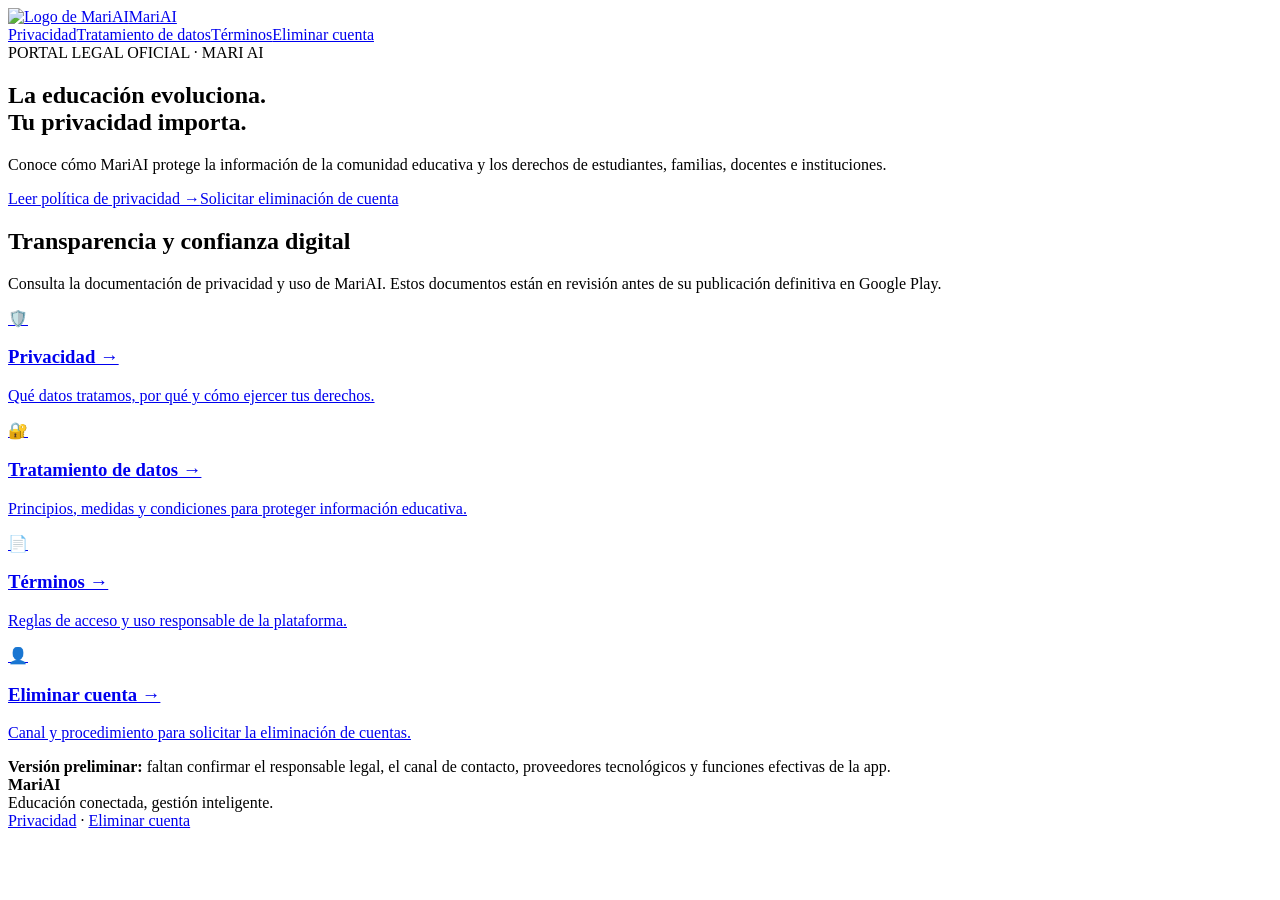
==== index.html @ e902aef6 "Add files via upload" ====
<!doctype html><html lang="es"><head><meta charset="utf-8"><meta name="viewport" content="width=device-width,initial-scale=1"><meta name="theme-color" content="#102743"><meta name="description" content="Portal legal y de protección de datos de MariAI, plataforma de gestión educativa."><link rel="icon" href="assets/logo-mariai.png"><link rel="stylesheet" href="assets/style.css"><title>MariAI | Portal legal</title></head><body><header class="top"><div class="shell nav"><a class="brand" href="index.html"><img src="assets/logo-mariai.png" alt="Logo de MariAI"><span>Mari<span>AI</span></span></a><nav class="links" aria-label="Navegación principal"><a href="privacidad/">Privacidad</a><a href="tratamiento-datos/">Tratamiento de datos</a><a href="terminos/">Términos</a><a href="eliminar-cuenta/">Eliminar cuenta</a></nav></div></header><section class="hero"><div class="shell"><span class="eyebrow">PORTAL LEGAL OFICIAL · MARI AI</span><h1>La educación evoluciona.<br><span class="accent">Tu privacidad importa.</span></h1><p>Conoce cómo MariAI protege la información de la comunidad educativa y los derechos de estudiantes, familias, docentes e instituciones.</p><div class="actions"><a class="btn light" href="privacidad/">Leer política de privacidad →</a><a class="btn outline" href="eliminar-cuenta/">Solicitar eliminación de cuenta</a></div></div></section><main class="shell section"><h2>Transparencia y confianza digital</h2><p class="lead">Consulta la documentación de privacidad y uso de MariAI. Estos documentos están en revisión antes de su publicación definitiva en Google Play.</p><div class="grid"><a class="tile" href="privacidad/"><div class="glyph">🛡️</div><h3>Privacidad →</h3><p>Qué datos tratamos, por qué y cómo ejercer tus derechos.</p></a><a class="tile" href="tratamiento-datos/"><div class="glyph">🔐</div><h3>Tratamiento de datos →</h3><p>Principios, medidas y condiciones para proteger información educativa.</p></a><a class="tile" href="terminos/"><div class="glyph">📄</div><h3>Términos →</h3><p>Reglas de acceso y uso responsable de la plataforma.</p></a><a class="tile" href="eliminar-cuenta/"><div class="glyph">👤</div><h3>Eliminar cuenta →</h3><p>Canal y procedimiento para solicitar la eliminación de cuentas.</p></a></div><div class="note"><strong>Versión preliminar:</strong> faltan confirmar el responsable legal, el canal de contacto, proveedores tecnológicos y funciones efectivas de la app.</div></main><footer class="foot"><div class="shell"><div><strong>MariAI</strong><div>Educación conectada, gestión inteligente.</div></div><div><a href="privacidad/">Privacidad</a> · <a href="eliminar-cuenta/">Eliminar cuenta</a></div></div></footer></body></html>
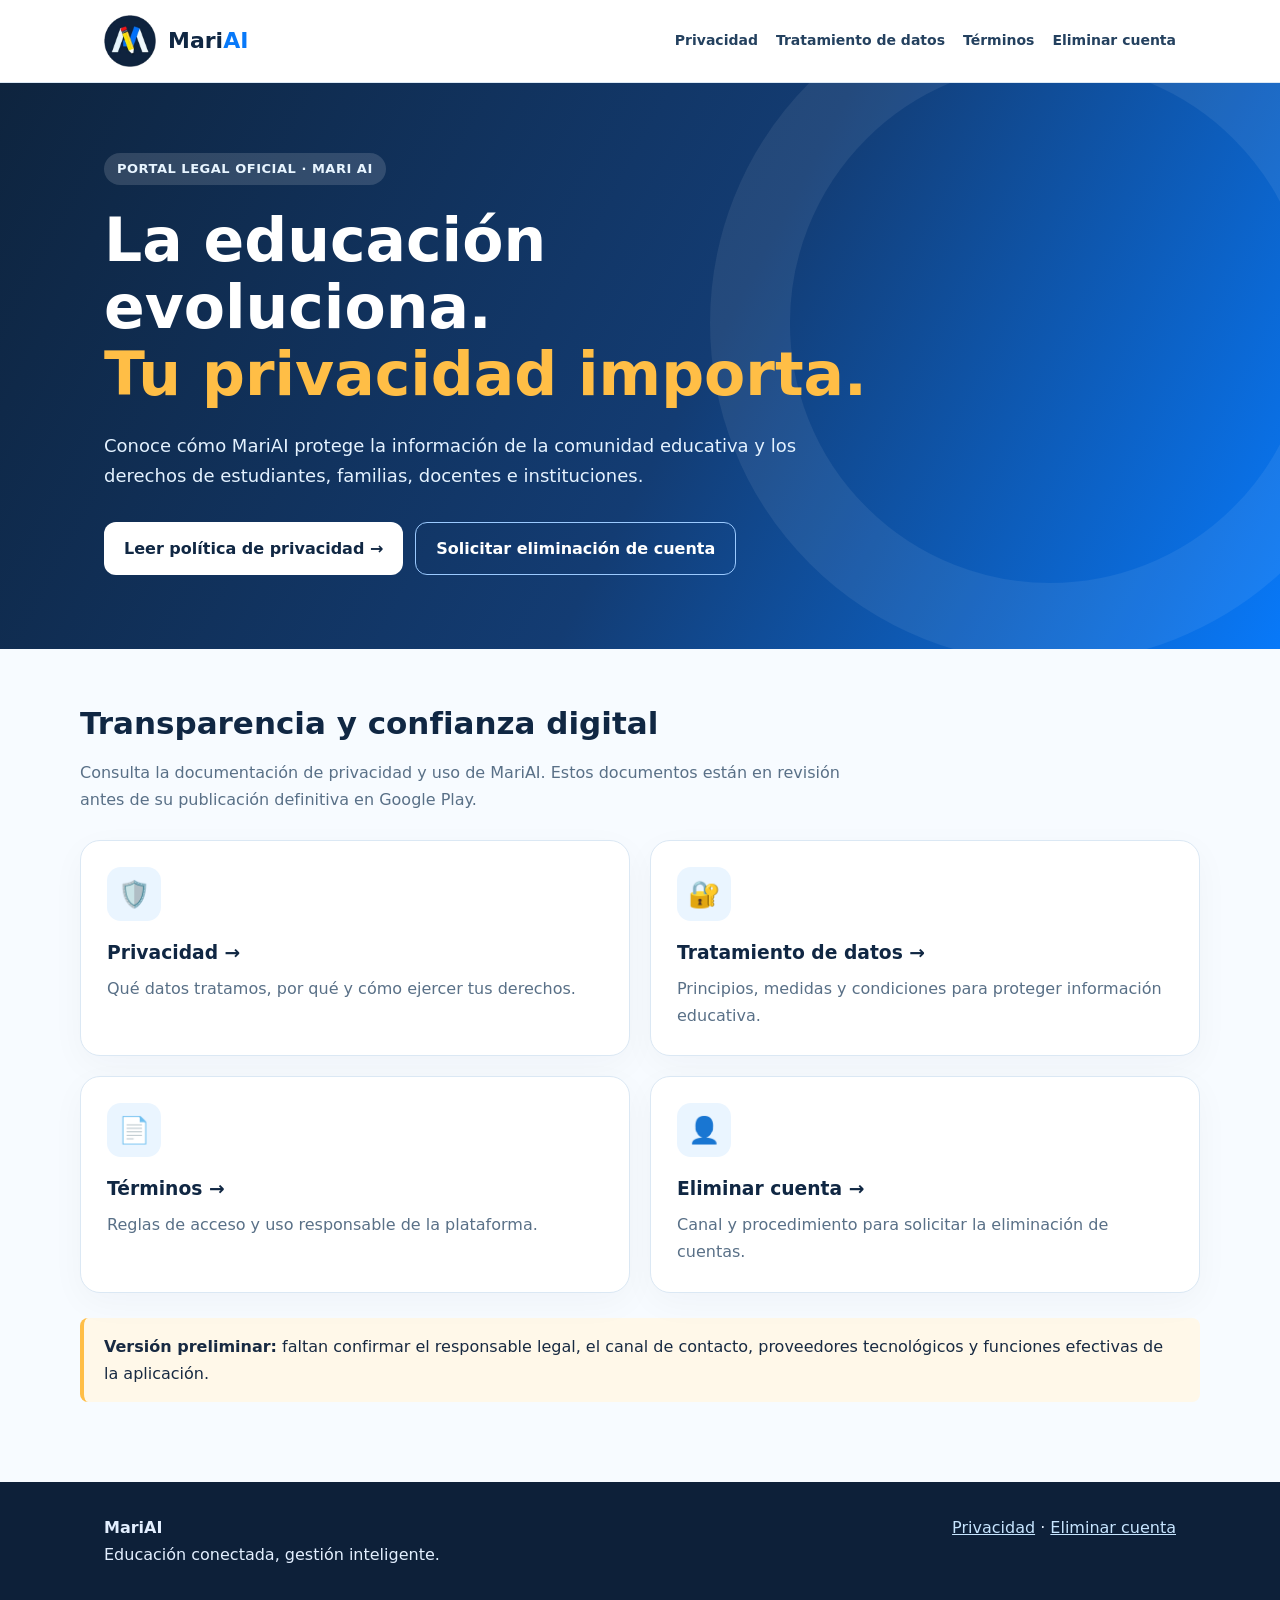
==== commit ce45b8e7: "Update index.html" ====
--- a/index.html
+++ b/index.html
@@ -1 +1,165 @@
-<!doctype html><html lang="es"><head><meta charset="utf-8"><meta name="viewport" content="width=device-width,initial-scale=1"><meta name="theme-color" content="#102743"><meta name="description" content="Portal legal y de protección de datos de MariAI, plataforma de gestión educativa."><link rel="icon" href="assets/logo-mariai.png"><link rel="stylesheet" href="assets/style.css"><title>MariAI | Portal legal</title></head><body><header class="top"><div class="shell nav"><a class="brand" href="index.html"><img src="assets/logo-mariai.png" alt="Logo de MariAI"><span>Mari<span>AI</span></span></a><nav class="links" aria-label="Navegación principal"><a href="privacidad/">Privacidad</a><a href="tratamiento-datos/">Tratamiento de datos</a><a href="terminos/">Términos</a><a href="eliminar-cuenta/">Eliminar cuenta</a></nav></div></header><section class="hero"><div class="shell"><span class="eyebrow">PORTAL LEGAL OFICIAL · MARI AI</span><h1>La educación evoluciona.<br><span class="accent">Tu privacidad importa.</span></h1><p>Conoce cómo MariAI protege la información de la comunidad educativa y los derechos de estudiantes, familias, docentes e instituciones.</p><div class="actions"><a class="btn light" href="privacidad/">Leer política de privacidad →</a><a class="btn outline" href="eliminar-cuenta/">Solicitar eliminación de cuenta</a></div></div></section><main class="shell section"><h2>Transparencia y confianza digital</h2><p class="lead">Consulta la documentación de privacidad y uso de MariAI. Estos documentos están en revisión antes de su publicación definitiva en Google Play.</p><div class="grid"><a class="tile" href="privacidad/"><div class="glyph">🛡️</div><h3>Privacidad →</h3><p>Qué datos tratamos, por qué y cómo ejercer tus derechos.</p></a><a class="tile" href="tratamiento-datos/"><div class="glyph">🔐</div><h3>Tratamiento de datos →</h3><p>Principios, medidas y condiciones para proteger información educativa.</p></a><a class="tile" href="terminos/"><div class="glyph">📄</div><h3>Términos →</h3><p>Reglas de acceso y uso responsable de la plataforma.</p></a><a class="tile" href="eliminar-cuenta/"><div class="glyph">👤</div><h3>Eliminar cuenta →</h3><p>Canal y procedimiento para solicitar la eliminación de cuentas.</p></a></div><div class="note"><strong>Versión preliminar:</strong> faltan confirmar el responsable legal, el canal de contacto, proveedores tecnológicos y funciones efectivas de la app.</div></main><footer class="foot"><div class="shell"><div><strong>MariAI</strong><div>Educación conectada, gestión inteligente.</div></div><div><a href="privacidad/">Privacidad</a> · <a href="eliminar-cuenta/">Eliminar cuenta</a></div></div></footer></body></html>+
+<!DOCTYPE html>
+<html lang="es">
+<head>
+  <meta charset="UTF-8">
+  <meta name="viewport" content="width=device-width, initial-scale=1">
+
+  <meta name="theme-color" content="#102743">
+
+  <meta name="description"
+        content="Portal legal y de protección de datos de MariAI, plataforma de gestión educativa.">
+
+  <!-- Logotipo de la pestaña -->
+  <link rel="icon" href="/logo-mariai.png">
+
+  <!-- Hoja de estilos -->
+  <link rel="stylesheet" href="/style.css">
+
+  <title>MariAI | Portal Legal</title>
+</head>
+
+<body>
+
+  <!-- ENCABEZADO -->
+  <header class="top">
+    <div class="shell nav">
+
+      <a class="brand" href="/">
+        <img src="/logo-mariai.png" alt="Logo de MariAI">
+        <span>Mari<span>AI</span></span>
+      </a>
+
+      <nav class="links" aria-label="Navegación principal">
+        <a href="/privacidad/">Privacidad</a>
+        <a href="/tratamiento-datos/">Tratamiento de datos</a>
+        <a href="/terminos/">Términos</a>
+        <a href="/eliminar-cuenta/">Eliminar cuenta</a>
+      </nav>
+
+    </div>
+  </header>
+
+  <!-- PORTADA -->
+  <section class="hero">
+    <div class="shell">
+
+      <span class="eyebrow">
+        PORTAL LEGAL OFICIAL · MARI AI
+      </span>
+
+      <h1>
+        La educación evoluciona.
+        <br>
+        <span class="accent">
+          Tu privacidad importa.
+        </span>
+      </h1>
+
+      <p>
+        Conoce cómo MariAI protege la información
+        de la comunidad educativa y los derechos
+        de estudiantes, familias, docentes e instituciones.
+      </p>
+
+      <div class="actions">
+
+        <a class="btn light" href="/privacidad/">
+          Leer política de privacidad →
+        </a>
+
+        <a class="btn outline" href="/eliminar-cuenta/">
+          Solicitar eliminación de cuenta
+        </a>
+
+      </div>
+    </div>
+  </section>
+
+  <!-- CONTENIDO PRINCIPAL -->
+  <main class="shell section">
+
+    <h2>Transparencia y confianza digital</h2>
+
+    <p class="lead">
+      Consulta la documentación de privacidad y uso
+      de MariAI. Estos documentos están en revisión
+      antes de su publicación definitiva en Google Play.
+    </p>
+
+    <div class="grid">
+
+      <!-- PRIVACIDAD -->
+      <a class="tile" href="/privacidad/">
+        <div class="glyph">🛡️</div>
+        <h3>Privacidad →</h3>
+        <p>
+          Qué datos tratamos, por qué y cómo
+          ejercer tus derechos.
+        </p>
+      </a>
+
+      <!-- TRATAMIENTO DE DATOS -->
+      <a class="tile" href="/tratamiento-datos/">
+        <div class="glyph">🔐</div>
+        <h3>Tratamiento de datos →</h3>
+        <p>
+          Principios, medidas y condiciones
+          para proteger información educativa.
+        </p>
+      </a>
+
+      <!-- TÉRMINOS -->
+      <a class="tile" href="/terminos/">
+        <div class="glyph">📄</div>
+        <h3>Términos →</h3>
+        <p>
+          Reglas de acceso y uso responsable
+          de la plataforma.
+        </p>
+      </a>
+
+      <!-- ELIMINACIÓN DE CUENTA -->
+      <a class="tile" href="/eliminar-cuenta/">
+        <div class="glyph">👤</div>
+        <h3>Eliminar cuenta →</h3>
+        <p>
+          Canal y procedimiento para solicitar
+          la eliminación de cuentas.
+        </p>
+      </a>
+
+    </div>
+
+    <!-- AVISO LEGAL -->
+    <div class="note">
+      <strong>Versión preliminar:</strong>
+      faltan confirmar el responsable legal,
+      el canal de contacto, proveedores tecnológicos
+      y funciones efectivas de la aplicación.
+    </div>
+
+  </main>
+
+  <!-- PIE DE PÁGINA -->
+  <footer class="foot">
+    <div class="shell">
+
+      <div>
+        <strong>MariAI</strong>
+        <div>
+          Educación conectada, gestión inteligente.
+        </div>
+      </div>
+
+      <div>
+        <a href="/privacidad/">Privacidad</a>
+        ·
+        <a href="/eliminar-cuenta/">Eliminar cuenta</a>
+      </div>
+
+    </div>
+  </footer>
+
+</body>
+</html>
--- a/style.css
+++ b/style.css
@@ -0,0 +1,2 @@
+
+:root{--navy:#102743;--navy2:#0d2039;--blue:#0879f9;--sky:#eaf6ff;--gold:#ffbe46;--text:#182a42;--muted:#597087;--border:#dbe8f4}*{box-sizing:border-box}html{scroll-behavior:smooth}body{margin:0;font:16px/1.7 system-ui,-apple-system,Segoe UI,Arial,sans-serif;color:var(--text);background:#f7fbff}a{color:#006bd8}a:hover{text-decoration:underline}.shell{max-width:1120px;margin:auto;padding:0 24px}.top{background:#fff;border-bottom:1px solid var(--border);position:sticky;top:0;z-index:5}.nav{display:flex;align-items:center;justify-content:space-between;gap:20px;min-height:82px}.brand{display:flex;align-items:center;gap:12px;text-decoration:none;color:var(--navy);font-size:22px;font-weight:800}.brand img{width:52px;height:52px;object-fit:contain}.brand span span{color:var(--blue)}.links{display:flex;gap:18px;flex-wrap:wrap}.links a{font-size:14px;text-decoration:none;color:#24415f;font-weight:650}.links a:hover{color:var(--blue)}.hero{background:linear-gradient(118deg,#0e243e 0%,#133c73 54%,#0879f9 100%);color:#fff;position:relative;overflow:hidden}.hero:after{content:'';position:absolute;right:-110px;top:-100px;width:520px;height:520px;border:80px solid #ffffff12;border-radius:50%}.hero .shell{position:relative;z-index:1;padding-top:70px;padding-bottom:74px}.eyebrow{display:inline-block;padding:5px 13px;border-radius:99px;background:#ffffff24;color:#e8f5ff;font-size:13px;font-weight:700;letter-spacing:.04em}.hero h1{font-size:clamp(36px,5.4vw,60px);max-width:800px;line-height:1.12;margin:22px 0}.hero p{max-width:700px;color:#e4f2ff;font-size:18px}.accent{color:var(--gold)}.actions{display:flex;gap:12px;flex-wrap:wrap;margin-top:30px}.btn{display:inline-flex;align-items:center;justify-content:center;padding:12px 20px;border-radius:12px;text-decoration:none;font-weight:750;background:var(--blue);color:white}.btn.light{background:#fff;color:var(--navy)}.btn.outline{background:transparent;border:1px solid #9bcaff;color:#fff}.section{padding:55px 0}.section h2{font-size:31px;line-height:1.25;margin:0 0 12px;color:var(--navy)}.lead{color:var(--muted);max-width:760px}.grid{display:grid;grid-template-columns:repeat(2,minmax(0,1fr));gap:20px;margin-top:27px}.tile,.paper{background:#fff;border:1px solid var(--border);border-radius:20px;box-shadow:0 10px 35px #10274309}.tile{padding:26px;text-decoration:none;color:inherit;transition:transform .15s}.tile:hover{transform:translateY(-3px);text-decoration:none;border-color:#83c0ff}.tile .glyph{font-size:26px;background:#eaf5ff;border-radius:14px;width:54px;height:54px;display:grid;place-items:center}.tile h3{color:var(--navy);margin:16px 0 6px}.tile p{margin:0;color:var(--muted)}.tag{display:inline-block;border-radius:99px;background:#fff0ce;color:#78530b;font-size:13px;font-weight:750;padding:5px 12px}.paper{padding:clamp(24px,4vw,48px);margin:35px 0 70px}.paper h1{font-size:clamp(29px,4vw,42px);line-height:1.2;color:var(--navy)}.paper h2{font-size:23px;margin-top:32px;color:var(--navy)}.paper p,.paper li{color:#374e67}.paper ul{padding-left:22px}.note{border-left:4px solid var(--gold);background:#fff8e9;padding:15px 20px;border-radius:8px;margin:25px 0}.foot{background:var(--navy2);color:#e3efff;padding:32px 0}.foot .shell{display:flex;justify-content:space-between;gap:20px;flex-wrap:wrap}.foot a{color:#c7e5ff}.small{font-size:13px;color:var(--muted)}@media(max-width:760px){.nav{align-items:flex-start;flex-direction:column;padding:12px 0}.links{gap:9px 15px}.links a{font-size:12px}.hero .shell{padding-top:48px;padding-bottom:55px}.grid{grid-template-columns:1fr}.section{padding:40px 0}}
